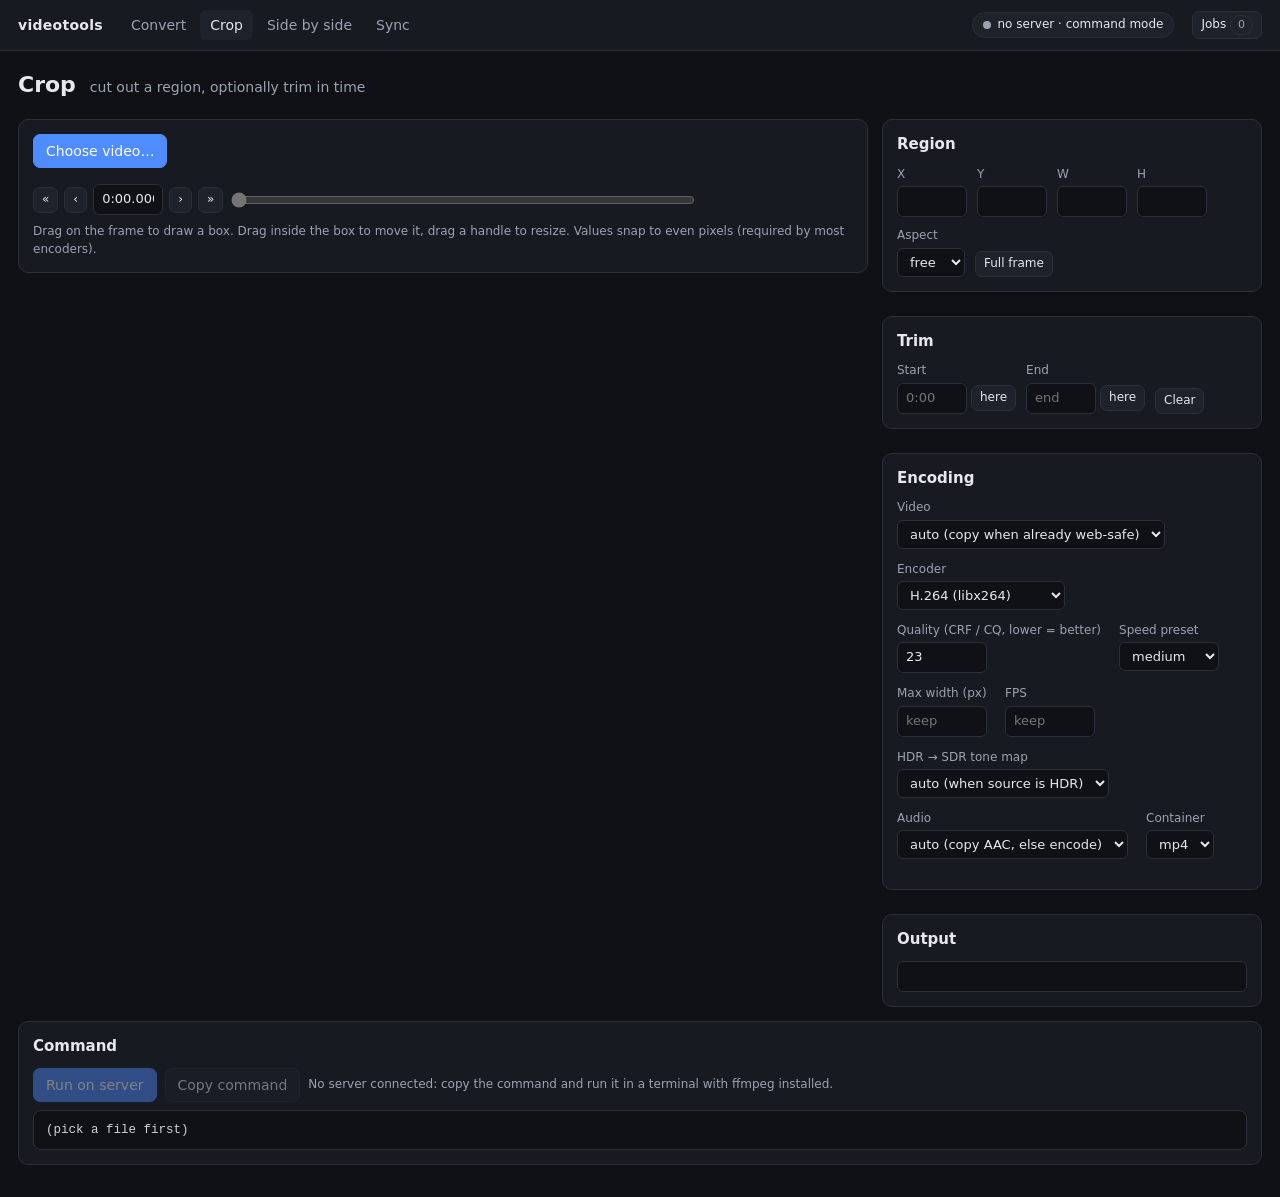
==== crop/index.html @ a60f76c2 "videotools: static UI (convert, crop, side by side, sync) + local ffmpeg job server" ====
<!doctype html>
<html lang="en">
<head>
<meta charset="utf-8">
<meta name="viewport" content="width=device-width, initial-scale=1">
<title>Crop · videotools</title>
<link rel="stylesheet" href="../assets/style.css">
</head>
<body>
<main class="page">
  <div class="page-head"><h1>Crop</h1><span class="muted">cut out a region, optionally trim in time</span></div>
  <div class="grid-sb">
    <div class="card">
      <div class="row between" style="margin-bottom:10px">
        <div class="row"><button id="pick" class="btn primary">Choose video…</button><span id="fname" class="mono small"></span></div>
        <span id="finfo" class="small muted"></span>
      </div>
      <div id="scrub"></div>
      <div class="small muted" style="margin-top:8px">Drag on the frame to draw a box. Drag inside the box to move it, drag a handle to resize. Values snap to even pixels (required by most encoders).</div>
    </div>
    <div class="stack">
      <div class="card">
        <h2>Region</h2>
        <div class="row">
          <label class="field"><span>X</span><input type="number" id="cx" class="w-s" step="2" min="0"></label>
          <label class="field"><span>Y</span><input type="number" id="cy" class="w-s" step="2" min="0"></label>
          <label class="field"><span>W</span><input type="number" id="cw" class="w-s" step="2" min="2"></label>
          <label class="field"><span>H</span><input type="number" id="ch" class="w-s" step="2" min="2"></label>
          <label class="field"><span>Aspect</span>
            <select id="aspect"><option value="">free</option><option value="16:9">16:9</option><option value="4:3">4:3</option><option value="1:1">1:1</option><option value="9:16">9:16</option><option value="3:4">3:4</option><option value="21:9">21:9</option></select>
          </label>
          <button id="reset" class="btn sm" style="align-self:flex-end">Full frame</button>
        </div>
      </div>
      <div class="card">
        <h2>Trim</h2>
        <div class="row">
          <label class="field"><span>Start</span><div class="row" style="gap:4px"><input type="text" id="tstart" class="mono w-s" placeholder="0:00"><button class="btn sm" id="setstart" title="use the current frame">here</button></div></label>
          <label class="field"><span>End</span><div class="row" style="gap:4px"><input type="text" id="tend" class="mono w-s" placeholder="end"><button class="btn sm" id="setend" title="use the current frame">here</button></div></label>
          <button id="cleartrim" class="btn sm" style="align-self:flex-end">Clear</button>
        </div>
      </div>
      <div class="card"><h2>Encoding</h2><div id="encode"></div><div id="encnote" class="small" style="color:var(--warn);margin-top:6px"></div></div>
      <div class="card"><h2>Output</h2><input type="text" id="out" class="mono w-full"></div>
    </div>
  </div>
  <div class="card"><h2>Command</h2><div id="cmd"></div></div>
</main>
<script type="module" src="./crop.js"></script>
</body>
</html>
---- assets/style.css ----
:root {
  --bg: #0f1115;
  --panel: #171a21;
  --panel2: #1e222b;
  --border: #2a2f3a;
  --text: #e6e8ee;
  --muted: #9aa3b2;
  --accent: #4f8cff;
  --accent2: #3a6fd8;
  --ok: #3ecf8e;
  --warn: #f5b84b;
  --err: #ff6b6b;
  --mono: ui-monospace, SFMono-Regular, Menlo, Consolas, monospace;
  color-scheme: dark;
}
* { box-sizing: border-box; }
html, body { margin: 0; background: var(--bg); color: var(--text); font: 14px/1.45 system-ui, -apple-system, "Segoe UI", Roboto, sans-serif; }
a { color: var(--accent); text-decoration: none; }
a:hover { text-decoration: underline; }
h1 { font-size: 22px; margin: 0 0 4px; }
h2 { font-size: 15px; margin: 0 0 10px; color: var(--text); }
h3 { font-size: 13px; margin: 0 0 8px; color: var(--muted); text-transform: uppercase; letter-spacing: .04em; }
p { margin: 0 0 10px; }
code, pre, .mono { font-family: var(--mono); font-size: 12.5px; }
.muted { color: var(--muted); }
.small { font-size: 12px; }
.hidden { display: none !important; }

.topbar { display: flex; align-items: center; gap: 18px; padding: 10px 18px; border-bottom: 1px solid var(--border); background: var(--panel); position: sticky; top: 0; z-index: 20; }
.topbar .brand { font-weight: 700; color: var(--text); letter-spacing: .02em; }
.topbar nav { display: flex; gap: 4px; }
.topbar nav a { color: var(--muted); padding: 5px 10px; border-radius: 6px; }
.topbar nav a:hover { background: var(--panel2); text-decoration: none; }
.topbar nav a.active { color: var(--text); background: var(--panel2); }
.topbar .spacer { flex: 1; }

.page { max-width: 1480px; margin: 0 auto; padding: 18px; }
.page-head { display: flex; align-items: baseline; gap: 14px; margin-bottom: 14px; flex-wrap: wrap; }
.card { background: var(--panel); border: 1px solid var(--border); border-radius: 10px; padding: 14px; margin-bottom: 14px; }
.card.tight { padding: 10px 12px; }
.row { display: flex; gap: 10px; align-items: center; flex-wrap: wrap; }
.row.between { justify-content: space-between; }
.row.top { align-items: flex-start; }
.grid-2 { display: grid; grid-template-columns: 1fr 1fr; gap: 14px; }
.grid-sb { display: grid; grid-template-columns: minmax(0, 1fr) 380px; gap: 14px; align-items: start; }
@media (max-width: 1000px) { .grid-2, .grid-sb { grid-template-columns: 1fr; } }
.stack { display: flex; flex-direction: column; gap: 10px; }

.btn { background: var(--panel2); color: var(--text); border: 1px solid var(--border); border-radius: 7px; padding: 6px 12px; font: inherit; cursor: pointer; white-space: nowrap; }
.btn:hover { border-color: #3b4252; background: #242938; }
.btn:disabled { opacity: .45; cursor: not-allowed; }
.btn.primary { background: var(--accent); border-color: var(--accent); color: #fff; }
.btn.primary:hover { background: var(--accent2); }
.btn.danger { color: var(--err); }
.btn.sm { padding: 3px 8px; font-size: 12px; }
.btn.icon { padding: 4px 7px; }

.field { display: flex; flex-direction: column; gap: 3px; font-size: 12px; color: var(--muted); }
.field > span { white-space: nowrap; }
.field.inline { flex-direction: row; align-items: center; gap: 6px; }
input[type=text], input[type=number], input[type=search], select, textarea {
  background: var(--bg); color: var(--text); border: 1px solid var(--border); border-radius: 6px; padding: 5px 8px; font: inherit; font-size: 13px; min-width: 0;
}
input:focus, select:focus, textarea:focus { outline: none; border-color: var(--accent); }
input[type=number] { width: 90px; }
input.w-s { width: 70px; } input.w-m { width: 120px; } input.w-l { width: 260px; } input.w-full { width: 100%; }
input[type=range] { width: 100%; accent-color: var(--accent); }
input[type=color] { width: 34px; height: 26px; padding: 0; border: 1px solid var(--border); border-radius: 6px; background: none; }
label.check { display: inline-flex; align-items: center; gap: 6px; font-size: 13px; cursor: pointer; }
textarea { font-family: var(--mono); font-size: 12px; }

.pill { display: inline-flex; align-items: center; gap: 6px; padding: 3px 10px; border-radius: 999px; font-size: 12px; border: 1px solid var(--border); background: var(--panel2); cursor: pointer; color: var(--text); font: inherit; font-size: 12px; }
.pill .dot { width: 8px; height: 8px; border-radius: 50%; background: var(--muted); }
.pill.ok .dot { background: var(--ok); } .pill.warn .dot { background: var(--warn); } .pill.off .dot { background: var(--muted); }
.badge { display: inline-block; padding: 1px 7px; border-radius: 999px; font-size: 11px; background: var(--panel2); border: 1px solid var(--border); color: var(--muted); }
.badge.ok { color: var(--ok); border-color: #2c5a44; } .badge.warn { color: var(--warn); border-color: #5a4a2c; } .badge.err { color: var(--err); border-color: #5a2c2c; } .badge.accent { color: var(--accent); border-color: #2c3f5a; }

table.table { width: 100%; border-collapse: collapse; font-size: 13px; }
table.table th, table.table td { text-align: left; padding: 6px 8px; border-bottom: 1px solid var(--border); vertical-align: middle; }
table.table th { color: var(--muted); font-weight: 500; font-size: 12px; }
table.table tr:last-child td { border-bottom: none; }
table.table td.num { text-align: right; font-variant-numeric: tabular-nums; }

pre.cmd { background: var(--bg); border: 1px solid var(--border); border-radius: 8px; padding: 10px 12px; margin: 0; white-space: pre-wrap; word-break: break-all; max-height: 320px; overflow: auto; color: #cdd3de; }
.cmdpanel .actions { display: flex; gap: 8px; margin-bottom: 8px; flex-wrap: wrap; align-items: center; }

.progress { height: 6px; background: var(--bg); border-radius: 3px; overflow: hidden; border: 1px solid var(--border); }
.progress > i { display: block; height: 100%; background: var(--accent); width: 0; transition: width .3s; }
.progress.done > i { background: var(--ok); } .progress.failed > i { background: var(--err); width: 100% !important; }

.drawer { position: fixed; top: 0; right: 0; height: 100%; width: 400px; max-width: 100vw; background: var(--panel); border-left: 1px solid var(--border); z-index: 30; transform: translateX(100%); transition: transform .2s; display: flex; flex-direction: column; }
.drawer.open { transform: none; box-shadow: -10px 0 30px rgba(0,0,0,.4); }
.drawer header { display: flex; align-items: center; gap: 8px; padding: 10px 14px; border-bottom: 1px solid var(--border); }
.drawer .list { overflow: auto; padding: 10px 14px; flex: 1; }
.job { border: 1px solid var(--border); border-radius: 8px; padding: 8px 10px; margin-bottom: 8px; background: var(--panel2); }
.job .title { display: flex; justify-content: space-between; gap: 8px; align-items: center; font-size: 13px; }
.job .title b { overflow: hidden; text-overflow: ellipsis; white-space: nowrap; font-weight: 500; }
.job .meta { color: var(--muted); font-size: 11.5px; margin: 4px 0; display: flex; gap: 10px; }
.job pre { white-space: pre-wrap; word-break: break-all; color: var(--err); font-size: 11px; margin: 6px 0 0; max-height: 120px; overflow: auto; }

dialog { background: var(--panel); color: var(--text); border: 1px solid var(--border); border-radius: 12px; padding: 0; min-width: 420px; max-width: 92vw; }
dialog::backdrop { background: rgba(0,0,0,.55); }
dialog .dlg-head { display: flex; align-items: center; justify-content: space-between; padding: 12px 16px; border-bottom: 1px solid var(--border); font-weight: 600; }
dialog .dlg-body { padding: 14px 16px; }
dialog .dlg-foot { display: flex; justify-content: flex-end; gap: 8px; padding: 10px 16px; border-top: 1px solid var(--border); }

.picker { width: 760px; }
.picker .crumbs { display: flex; gap: 6px; align-items: center; margin-bottom: 8px; flex-wrap: wrap; }
.picker .crumbs input { flex: 1; }
.picker .lists { display: grid; grid-template-columns: 240px 1fr; gap: 10px; height: 420px; }
.picker .list { border: 1px solid var(--border); border-radius: 8px; overflow: auto; background: var(--bg); }
.picker .item { display: flex; align-items: center; gap: 8px; padding: 5px 10px; cursor: pointer; border-bottom: 1px solid #1c2028; font-size: 13px; }
.picker .item:hover { background: var(--panel2); }
.picker .item.selected { background: #22304a; }
.picker .item .name { flex: 1; overflow: hidden; text-overflow: ellipsis; white-space: nowrap; }
.picker .item .size { color: var(--muted); font-size: 12px; font-variant-numeric: tabular-nums; }
.picker .empty { padding: 20px; color: var(--muted); text-align: center; }

.dropzone { border: 1px dashed var(--border); border-radius: 10px; padding: 24px; text-align: center; color: var(--muted); }
.dropzone.over { border-color: var(--accent); color: var(--text); background: #1a2232; }

.frame-wrap { position: relative; display: inline-block; max-width: 100%; line-height: 0; background: #000; border-radius: 6px; overflow: hidden; user-select: none; touch-action: none; }
.frame-wrap img { max-width: 100%; display: block; }
.frame-wrap.loading::after { content: ""; position: absolute; inset: 0; background: rgba(0,0,0,.25); }
.cropbox { position: absolute; border: 1px solid #fff; box-shadow: 0 0 0 9999px rgba(0,0,0,.55); cursor: move; }
.cropbox .handle { position: absolute; width: 10px; height: 10px; background: #fff; border: 1px solid #000; border-radius: 2px; }
.cropbox .h-nw { left: -5px; top: -5px; cursor: nwse-resize; } .cropbox .h-ne { right: -5px; top: -5px; cursor: nesw-resize; }
.cropbox .h-sw { left: -5px; bottom: -5px; cursor: nesw-resize; } .cropbox .h-se { right: -5px; bottom: -5px; cursor: nwse-resize; }
.cropbox .h-n { left: calc(50% - 5px); top: -5px; cursor: ns-resize; } .cropbox .h-s { left: calc(50% - 5px); bottom: -5px; cursor: ns-resize; }
.cropbox .h-w { left: -5px; top: calc(50% - 5px); cursor: ew-resize; } .cropbox .h-e { right: -5px; top: calc(50% - 5px); cursor: ew-resize; }
.cropbox .label { position: absolute; left: 0; top: 100%; margin-top: 4px; background: rgba(0,0,0,.7); color: #fff; font-size: 11px; padding: 1px 6px; border-radius: 4px; white-space: nowrap; line-height: 1.4; }
.cropbox .grid { position: absolute; inset: 0; background-image: linear-gradient(rgba(255,255,255,.35) 1px, transparent 1px), linear-gradient(90deg, rgba(255,255,255,.35) 1px, transparent 1px); background-size: 33.33% 33.33%; pointer-events: none; }

.scrubber { display: flex; flex-direction: column; gap: 6px; }
.scrubber .controls { display: flex; align-items: center; gap: 6px; }
.scrubber .time { font-family: var(--mono); font-size: 12px; min-width: 150px; }
.scrubber input[type=range] { flex: 1; }

.stage { display: flex; gap: 6px; background: #000; border-radius: 8px; overflow: hidden; position: relative; justify-content: center; align-items: center; min-height: 240px; }
.stage video { max-width: 100%; max-height: 70vh; display: block; background: #000; }
.stage.side video { flex: 1 1 0; min-width: 0; }
.stage.overlay { display: grid; }
.stage.overlay video { grid-area: 1 / 1; width: 100%; height: auto; }
.stage .notice { position: absolute; inset: 0; display: flex; align-items: center; justify-content: center; flex-direction: column; gap: 8px; background: rgba(0,0,0,.75); color: var(--text); text-align: center; padding: 20px; }

.toast { position: fixed; bottom: 18px; left: 50%; transform: translateX(-50%); background: var(--panel2); border: 1px solid var(--border); color: var(--text); padding: 8px 14px; border-radius: 8px; z-index: 50; box-shadow: 0 6px 24px rgba(0,0,0,.4); }
.toast.err { border-color: var(--err); }

kbd { font-family: var(--mono); font-size: 11px; background: var(--panel2); border: 1px solid var(--border); border-bottom-width: 2px; border-radius: 4px; padding: 0 5px; }

.cards { display: grid; grid-template-columns: repeat(auto-fit, minmax(260px, 1fr)); gap: 14px; }
.cards a.card { display: block; color: var(--text); }
.cards a.card:hover { border-color: var(--accent); text-decoration: none; }
.cards .card h2 { margin-bottom: 6px; }
.sbs-canvas { width: 100%; height: auto; background: #000; border-radius: 6px; display: block; touch-action: none; }
.vidcard .frame-wrap { width: 100%; }
.vidcard .frame-wrap img { width: 100%; }
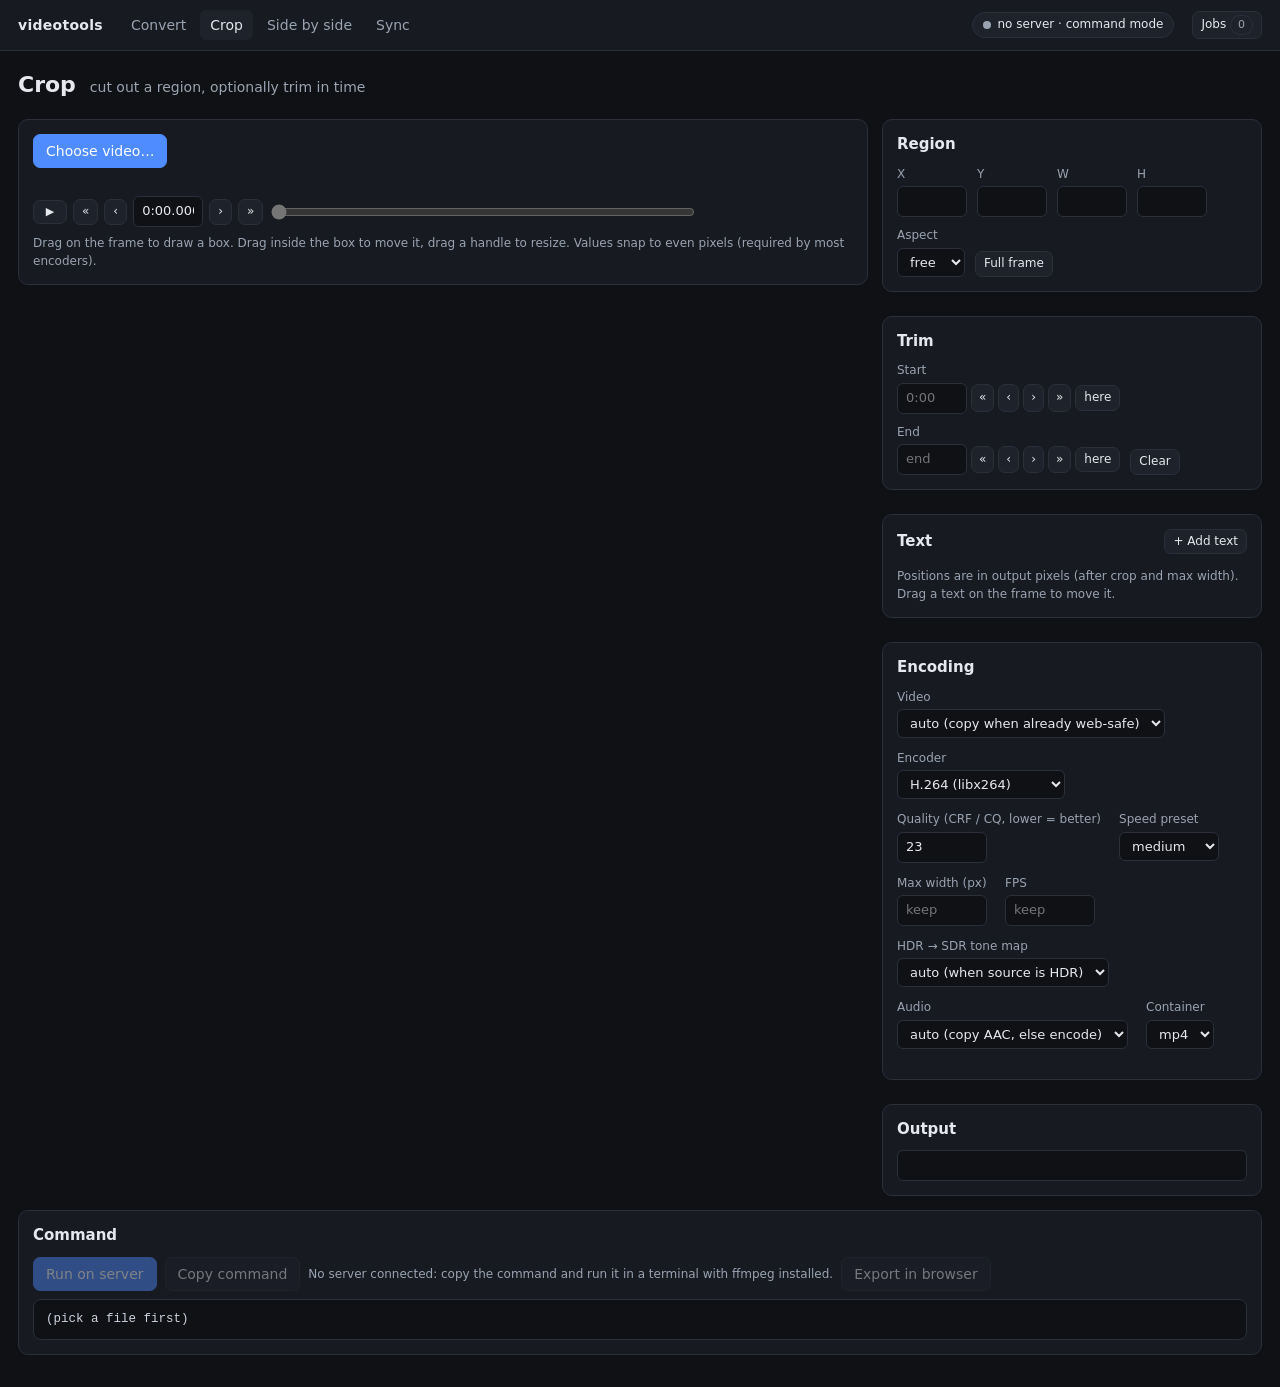
==== commit 86154838: "Text overlays on Crop (shared textoverlay.js), file picker sorting by name/date/size" ====
--- a/crop/index.html
+++ b/crop/index.html
@@ -40,6 +40,11 @@
           <button id="cleartrim" class="btn sm" style="align-self:flex-end">Clear</button>
         </div>
       </div>
+      <div class="card">
+        <div class="row between"><h2 style="margin:0">Text</h2><button id="addText" class="btn sm">+ Add text</button></div>
+        <div id="texts" class="stack" style="margin-top:8px"></div>
+        <div class="small muted" style="margin-top:6px">Positions are in output pixels (after crop and max width). Drag a text on the frame to move it.</div>
+      </div>
       <div class="card"><h2>Encoding</h2><div id="encode"></div><div id="encnote" class="small" style="color:var(--warn);margin-top:6px"></div></div>
       <div class="card"><h2>Output</h2><input type="text" id="out" class="mono w-full"></div>
     </div>
--- a/assets/style.css
+++ b/assets/style.css
@@ -132,9 +132,18 @@
 .cropbox .grid { position: absolute; inset: 0; background-image: linear-gradient(rgba(255,255,255,.35) 1px, transparent 1px), linear-gradient(90deg, rgba(255,255,255,.35) 1px, transparent 1px); background-size: 33.33% 33.33%; pointer-events: none; }
 
 .scrubber { display: flex; flex-direction: column; gap: 6px; }
-.scrubber .controls { display: flex; align-items: center; gap: 6px; }
+.scrubber .controls { display: flex; align-items: center; gap: 6px; margin-top: 12px; }
 .scrubber .time { font-family: var(--mono); font-size: 12px; min-width: 150px; }
 .scrubber input[type=range] { flex: 1; }
+.range-wrap { position: relative; flex: 1; display: flex; align-items: center; min-width: 0; }
+.range-wrap input[type=range] { width: 100%; position: relative; z-index: 1; }
+.range-band-track { position: absolute; left: 8px; right: 8px; top: 0; bottom: 0; pointer-events: none; }
+.range-band { position: absolute; top: 50%; height: 16px; transform: translateY(-50%); background: rgba(79, 140, 255, .28); border-radius: 3px; pointer-events: none; }
+.range-band .mark { position: absolute; top: -4px; bottom: -4px; width: 2px; background: var(--accent); }
+.range-band .mark.start { left: -1px; } .range-band .mark.end { right: -1px; }
+.range-band .mark::after { position: absolute; top: -13px; font-size: 9px; color: var(--accent); font-weight: 600; letter-spacing: .02em; }
+.range-band .mark.start::after { content: "START"; left: 0; } .range-band .mark.end::after { content: "END"; right: 0; }
+.range-band.narrow .mark.end::after { content: none; }
 
 .stage { display: flex; gap: 6px; background: #000; border-radius: 8px; overflow: hidden; position: relative; justify-content: center; align-items: center; min-height: 240px; }
 .stage video { max-width: 100%; max-height: 70vh; display: block; background: #000; }
@@ -155,3 +164,10 @@
 .sbs-canvas { width: 100%; height: auto; background: #000; border-radius: 6px; display: block; touch-action: none; }
 .vidcard .frame-wrap { width: 100%; }
 .vidcard .frame-wrap img { width: 100%; }
+.frame-wrap video { position: absolute; inset: 0; width: 100%; height: 100%; display: none; background: #000; }
+.frame-wrap.video video { display: block; }
+.frame-wrap[data-note]::before { content: attr(data-note); position: absolute; left: 8px; top: 8px; z-index: 2; background: rgba(0,0,0,.7); color: #fff; font-size: 12px; padding: 2px 8px; border-radius: 4px; line-height: 1.4; }
+.btn.play { min-width: 34px; font-size: 11px; }
+.text-canvas { position: absolute; pointer-events: none; z-index: 3; }
+.picker .item .date { font-size: 11px; color: var(--muted); white-space: nowrap; }
+.picker .item .size { font-size: 11px; color: var(--muted); white-space: nowrap; min-width: 60px; text-align: right; }
